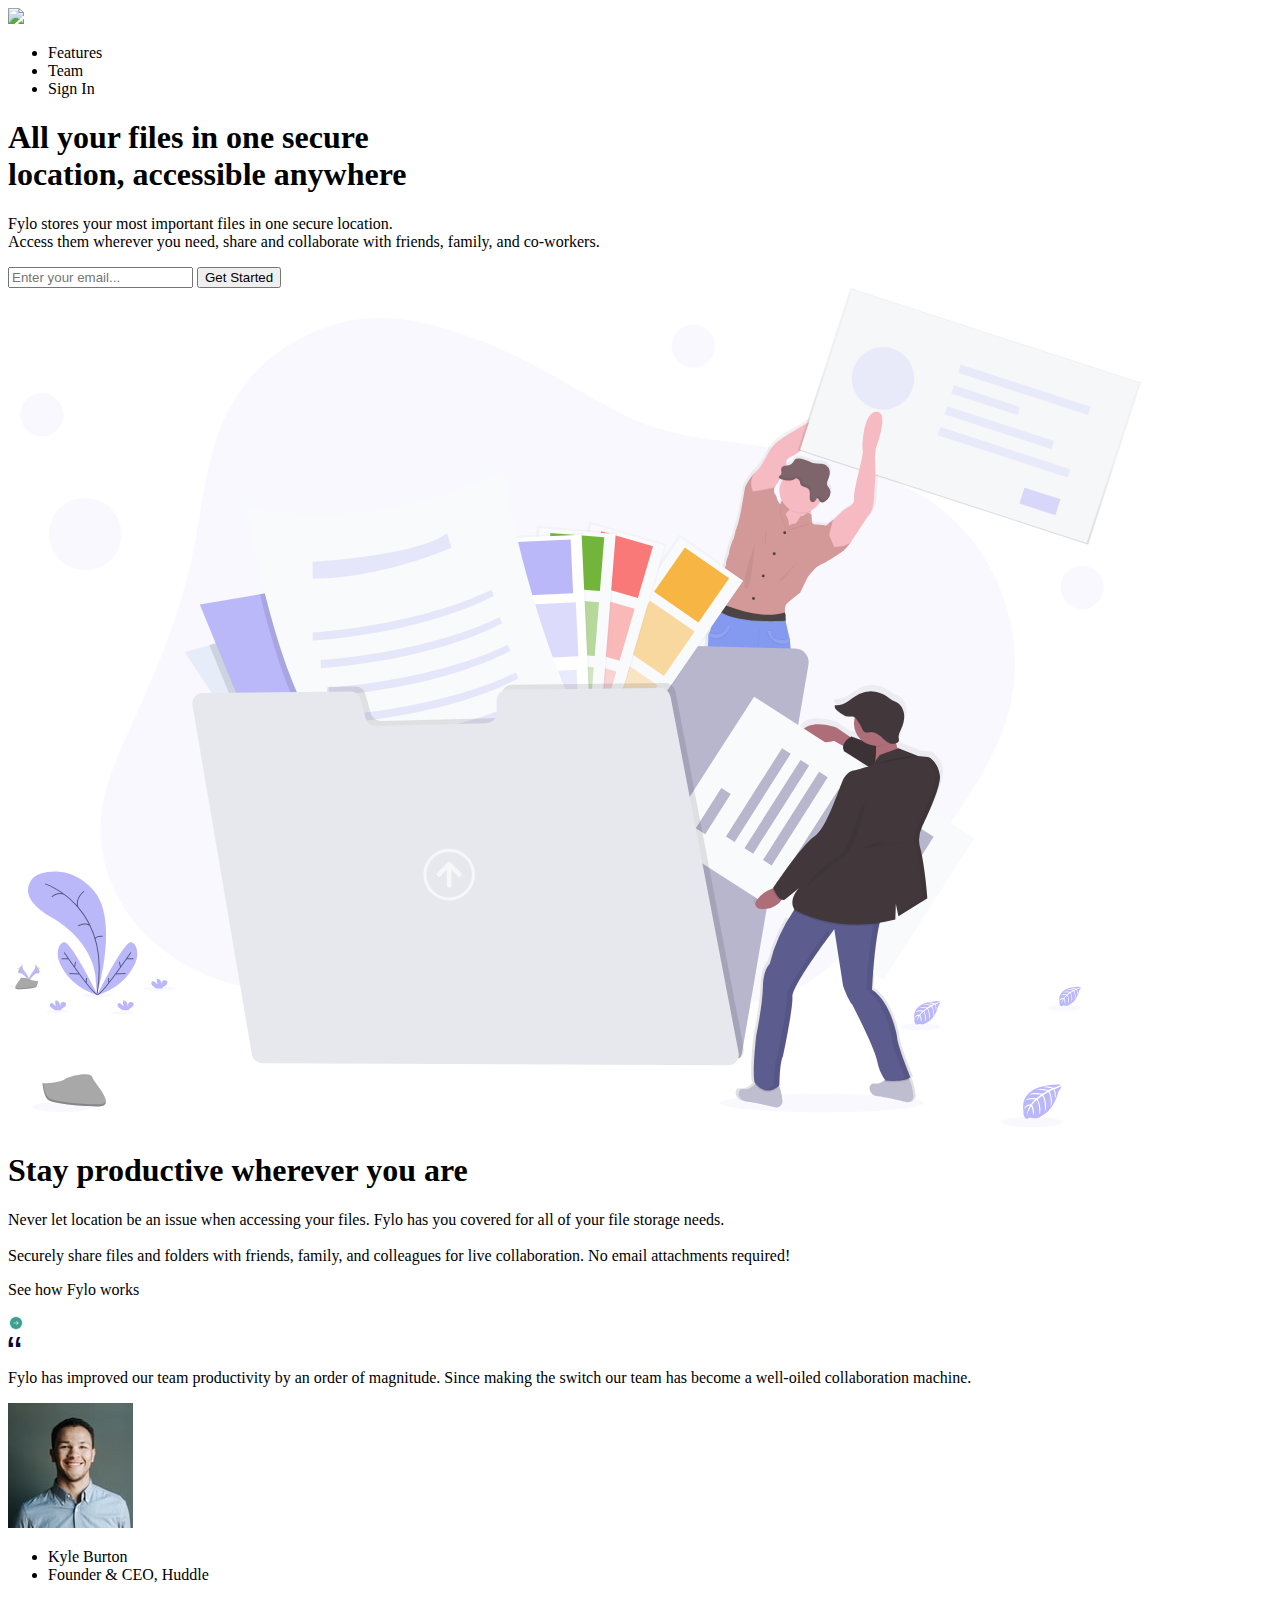
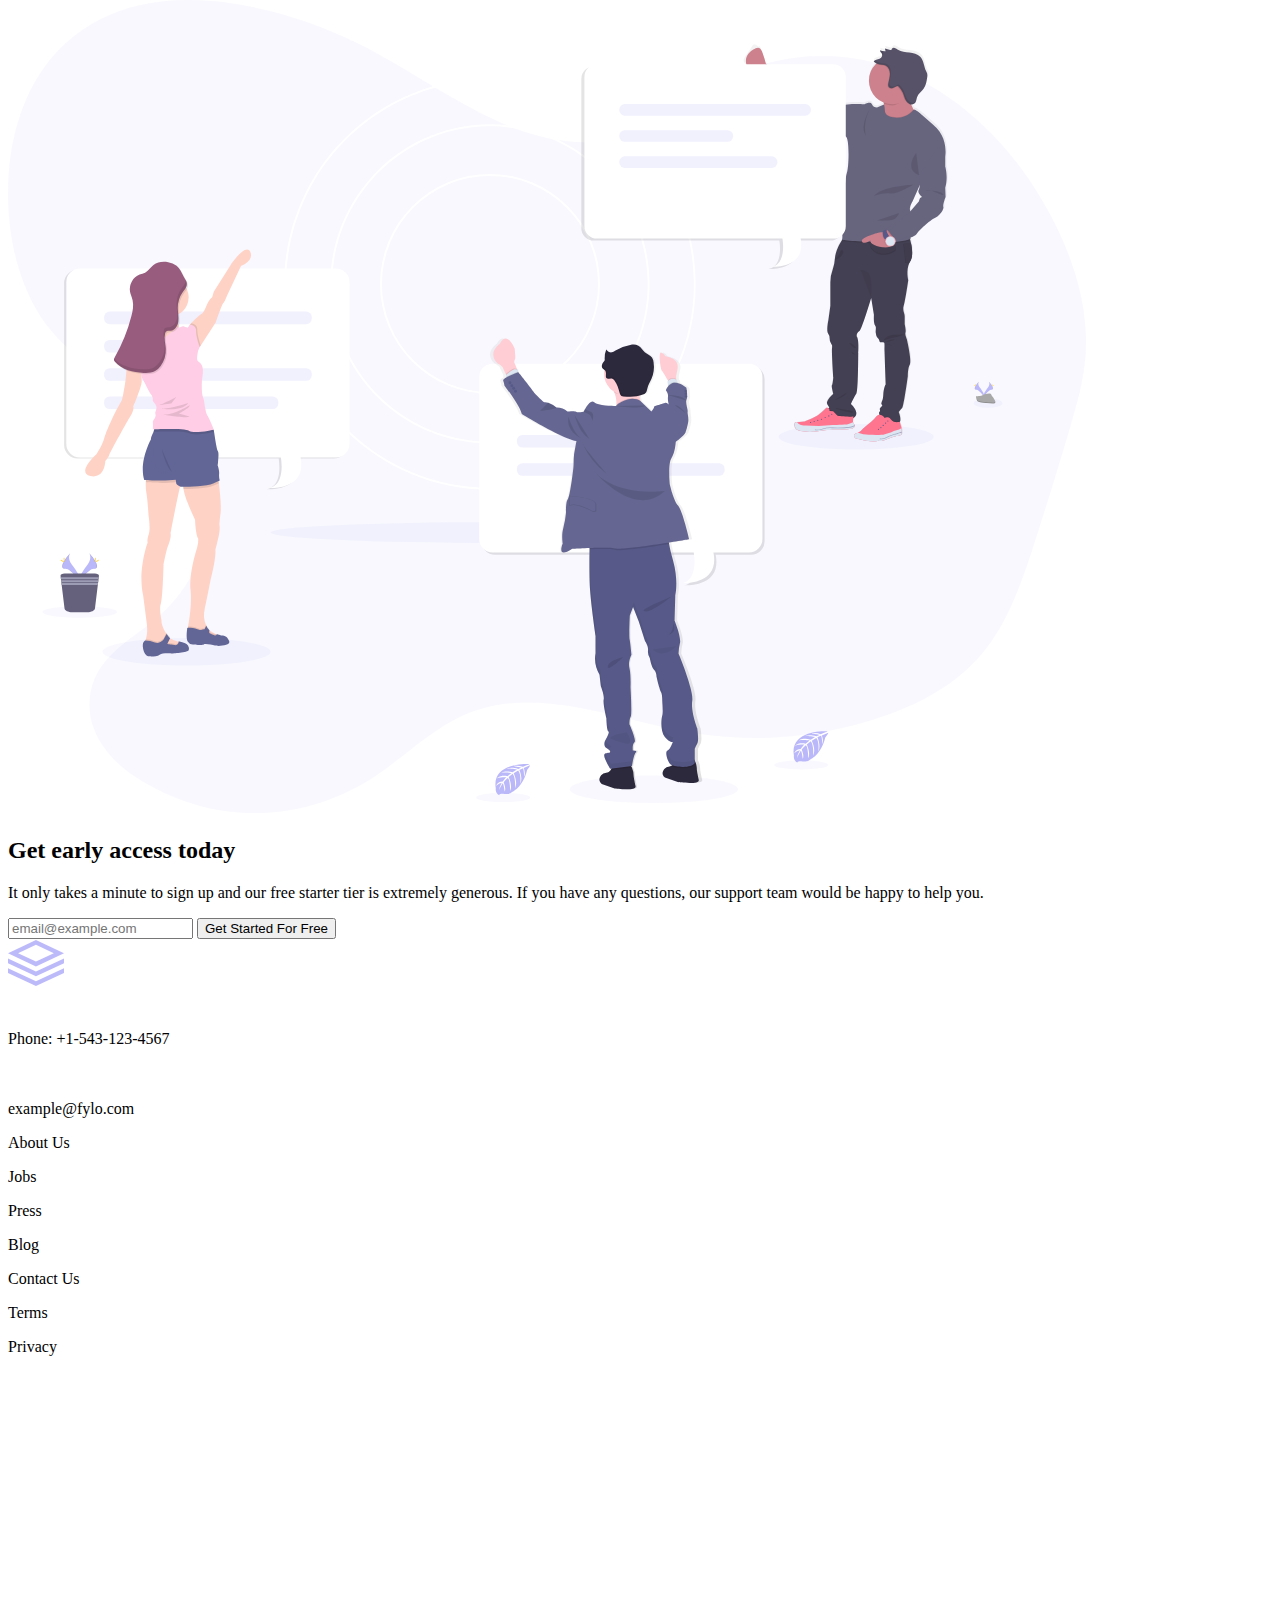
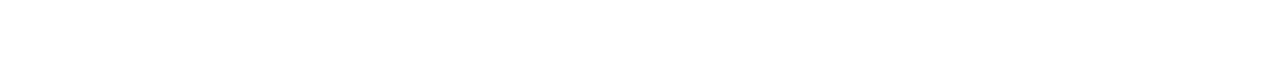
==== index.html @ f7331b0d "adjusted responsiveness" ====
<!DOCTYPE html>
<html lang="en">
<head>
    <meta charset="UTF-8">
    <meta name="viewport" content="width=device-width, initial-scale=1.0">
    <title>Fylo Website</title>
    <script src="https://cdn.tailwindcss.com"></script>
    <style>
        @import url('https://fonts.googleapis.com/css2?family=Open+Sans:ital,wght@0,300..800;1,300..800&display=swap');
        @import url('https://fonts.googleapis.com/css2?family=Open+Sans:ital,wght@0,300..800;1,300..800&family=Raleway:ital,wght@0,100..900;1,100..900&display=swap');
    </style>
    <script>
        tailwind.config={
            theme: {
                extend: {
                    colors: {
                        'dark-blue': 'hsl(243, 87%, 12%)',
                        'desat-blue': 'hsl(238, 22%, 44%)',
                        'bright-blue': 'hsl(224, 93%, 58%)',
                        'light-gray' : 'hsl(0, 0%, 75%)',
                        'gray-blue' : 'hsl(240, 75%, 98%)',
                    },
                    fontFamily: {
                        'rale': ['Raleway', 'sans-serif'],
                        'sans': ['Open Sans', 'sans-serif'],
                    }
                }
            }
        }
    </script>
</head>
<body>
    <div class="bg-gray-blue box-border w-full px-5 sm:px-10 md:px-20 lg:px-40">
        <div class="navbar flex justify-between items-center py-8">
            <section class="logo">
                <img src="Design/fylo logo.png" class="w-[36] h-[36]">
            </section>
            <section class="items hidden md:flex space-x-6 lg:space-x-10 text-dark-blue font-rale">
                <ul class="flex space-x-4 lg:space-x-10">
                    <li>Features</li>
                    <li>Team</li>
                    <li>Sign In</li>
                </ul>
            </section>
        </div>
        <div class="first_body flex flex-col-reverse lg:flex-row items-center py-10">
            <section class="text-center lg:text-left lg:w-1/2 pb-8 lg:pb-0">
                <h1 class="text-dark-blue font-bold font-rale text-3xl md:text-4xl lg:text-5xl px-0 lg:px-10">All your files in one secure <br> location, accessible anywhere</h1>
                <p class="text-dark-blue text-sm md:text-lg lg:text-xl px-0 lg:px-10 py-5 font-sans">Fylo stores your most important files in one secure location. <br>
                     Access them wherever you need, share and collaborate with friends, family, and co-workers.</p>
                <form class="email flex flex-col lg:flex justify-center lg:justify-start px-0 lg:px-10">
                    <input type="email" class="border border-gray-800 rounded font-sans p-3 lg:px-5 box-content w-[295px] lg:w-72 mb-3 lg:mb-0" placeholder="Enter your email...">
                    <button class="border bg-bright-blue text-white rounded lg:ml-2 lg:w-40 box-content w-[295px] p-3 font-bold whitespace-nowrap">Get Started</button>
                </form>
            </section>
            <section class="image1 lg:w-1/2">
                <img src="assets/illustration-1.svg" class="w-full lg:w-3/4 mx-auto lg:ml-20">
            </section>
        </div>
        <div class="second_body flex flex-col lg:flex-row items-center py-20">
            <section class="text-center lg:text-left lg:w-1/2 lg:px-10">
                <h1 class="text-dark-blue font-bold font-rale text-3xl md:text-4xl lg:text-5xl">Stay productive wherever you are</h1>
                <p class="text-dark-blue text-sm md:text-lg lg:text-xl pt-5 font-sans">Never let location be an issue when accessing your files. Fylo has you covered for all of your file storage needs.
                <br><br> Securely share files and folders with friends, family, and colleagues for live collaboration. No email attachments required!</p>
                <div class="flex justify-center lg:justify-start items-center space-x-2">
                    <p class="underline text-green-600 pt-5 font-sans">See how Fylo works</p>
                    <img src="assets/icon-arrow.svg" alt="arrow" class="w-5 pt-5">
                </div>
                <section class="rounded-lg bg-white shadow-2xl box-border h-64 w-full md:w-96 mt-10 mb-16 lg:mb-36 mx-auto lg:mx-0 pb-20 lg:pb-0">
                    <img src="assets/icon-quotes.svg" class="pt-10 pl-6">
                    <p class="px-7 py-3 font-sans">Fylo has improved our team productivity by an order of magnitude. Since making the switch our team has become a well-oiled collaboration machine.</p>
                    <section class="h-14 flex items-center px-7">
                        <img src="assets/avatar-testimonial.jpg" class="h-12 rounded-full">
                        <section class="flex flex-col mx-4">
                            <ul>
                                <li class="font-bold text-lg font-sans">Kyle Burton</li>
                                <li class="text-xs font-sans">Founder & CEO, Huddle</li>
                            </ul>
                        </section>
                    </section>
                </section>
            </section>
            <section class="lg:w-1/2 lg:pl-10">
                <img src="assets/illustration-2.svg" class="w-full lg:w-3/4 mx-auto lg:ml-20">
            </section>
        </div>
    </div>
    <div class="flex flex-col md:flex-row lg:flex-row bg-desat-blue py-20 px-5 md:py-0 md:px-0 sm:px-10 md:h-80 lg:h-96 lg:w-full">
        <section>
            <h2 class="md:text-3xl text-xl font-bold pl-12 text-white font-rale md:pt-28 md:px-40 lg:whitespace-nowrap">Get early access today</h2>
            <p class="text-white text-md md:text-xl font-sans pt-5 md:px-40 text-center md:text-left">It only takes a minute to sign up and our free starter tier is extremely generous. 
                If you have any questions, our support team  would be happy to help you.</p>
        </section>
        <section class="mt-10 flex justify-center">
            <form>
                <section class="flex flex-col lg:px-52">
                    <input type="email" class="border p-3 rounded font-sans w-[295px] box-content md:w-[32rem] mb-5 md:mt-20 shadow-2xl items-center" placeholder="email@example.com">
                    <button class="bg-bright-blue text-white box-content rounded w-80 whitespace-nowrap md:w-60 h-12 shadow-2xl font-bold">Get Started For Free</button>
                </section>
            </form>
        </section>
    </div>
    <div class="flex flex-col md:flex-row lg:flex-row bg-dark-blue py-20 px-5 sm:px-10 md:px-20 lg:px-40 lg:w-full lg:h-96">
        <section>
            <img src="assets/logo.svg" class="mb-10">
            <section class="flex items-center mb-4">
                <img src="assets/icon-phone.svg" class="w-4 h-4">
                <p class="text-light-gray ml-4 whitespace-nowrap">Phone: +1-543-123-4567</p>
            </section>
            <section class="flex items-center">
                <img src="assets/icon-email.svg" class="w-5 h-4">
                <p class="text-light-gray ml-4">example@fylo.com</p>
            </section>
        </section>
        <section class="flex flex-col md:flex-row justify-between mt-10">
            <section>
                <p class="text-light-gray md:pt-12 md:ml-96 whitespace-nowrap">About Us</p>
                <p class="text-light-gray pt-4 md:ml-96">Jobs</p>
                <p class="text-light-gray pt-4 md:ml-96">Press</p>
                <p class="text-light-gray pt-4 mb-10 md:ml-96">Blog</p>
            </section>
            <section>
                <p class="text-light-gray lg:pt-12 lg:ml-96 lg:whitespace-nowrap">Contact Us</p>
                <p class="text-light-gray pt-4 lg:ml-96">Terms</p>
                <p class="text-light-gray pt-4 lg:ml-96">Privacy</p>
            </section>
            <section class="flex justify-center space-x-4 mt-10 lg:mt-16 md:ml-96">
                <img src="assets/facebook use.png" class="w-8 h-8">
                <img src="assets/Twitter.png" class="w-8 h-8">
                <img src="assets/instagram-235.png" class="w-8 h-8">
            </section>
        </section>
    </div>
</body>
</html>
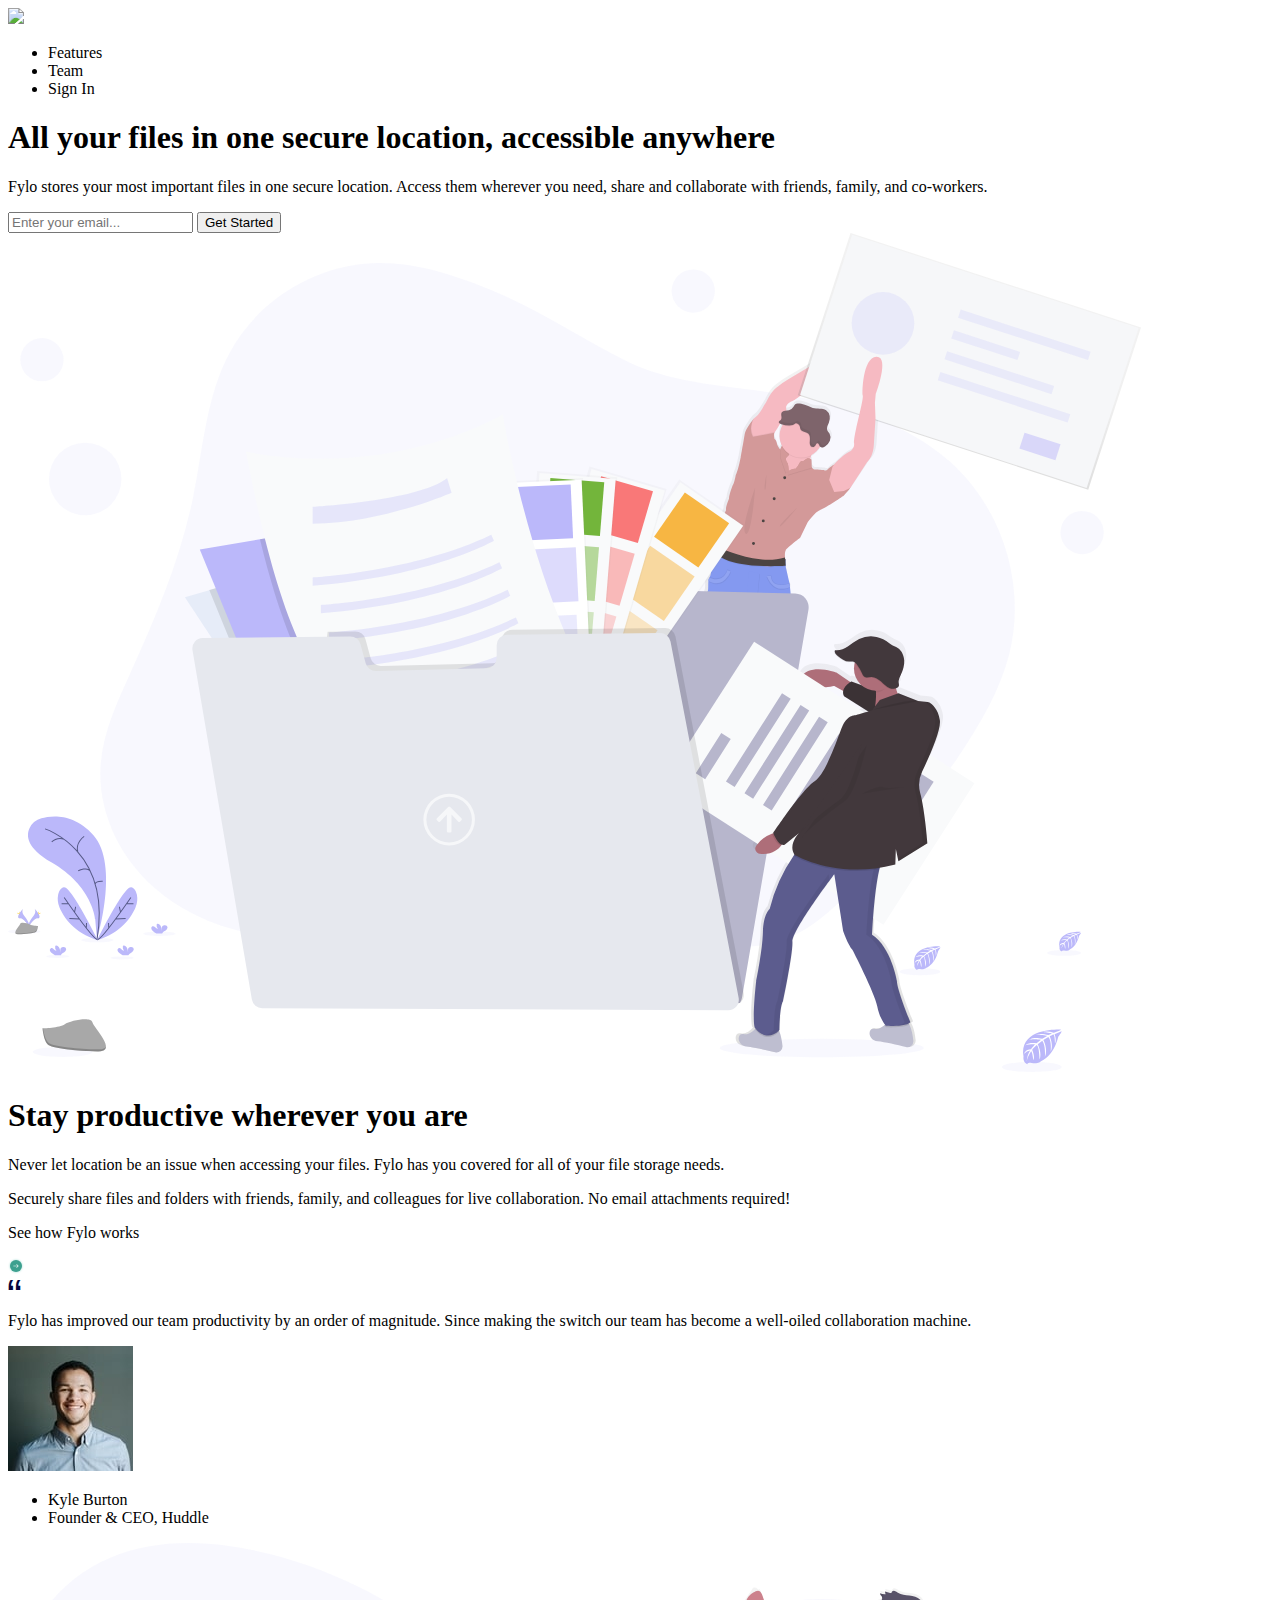
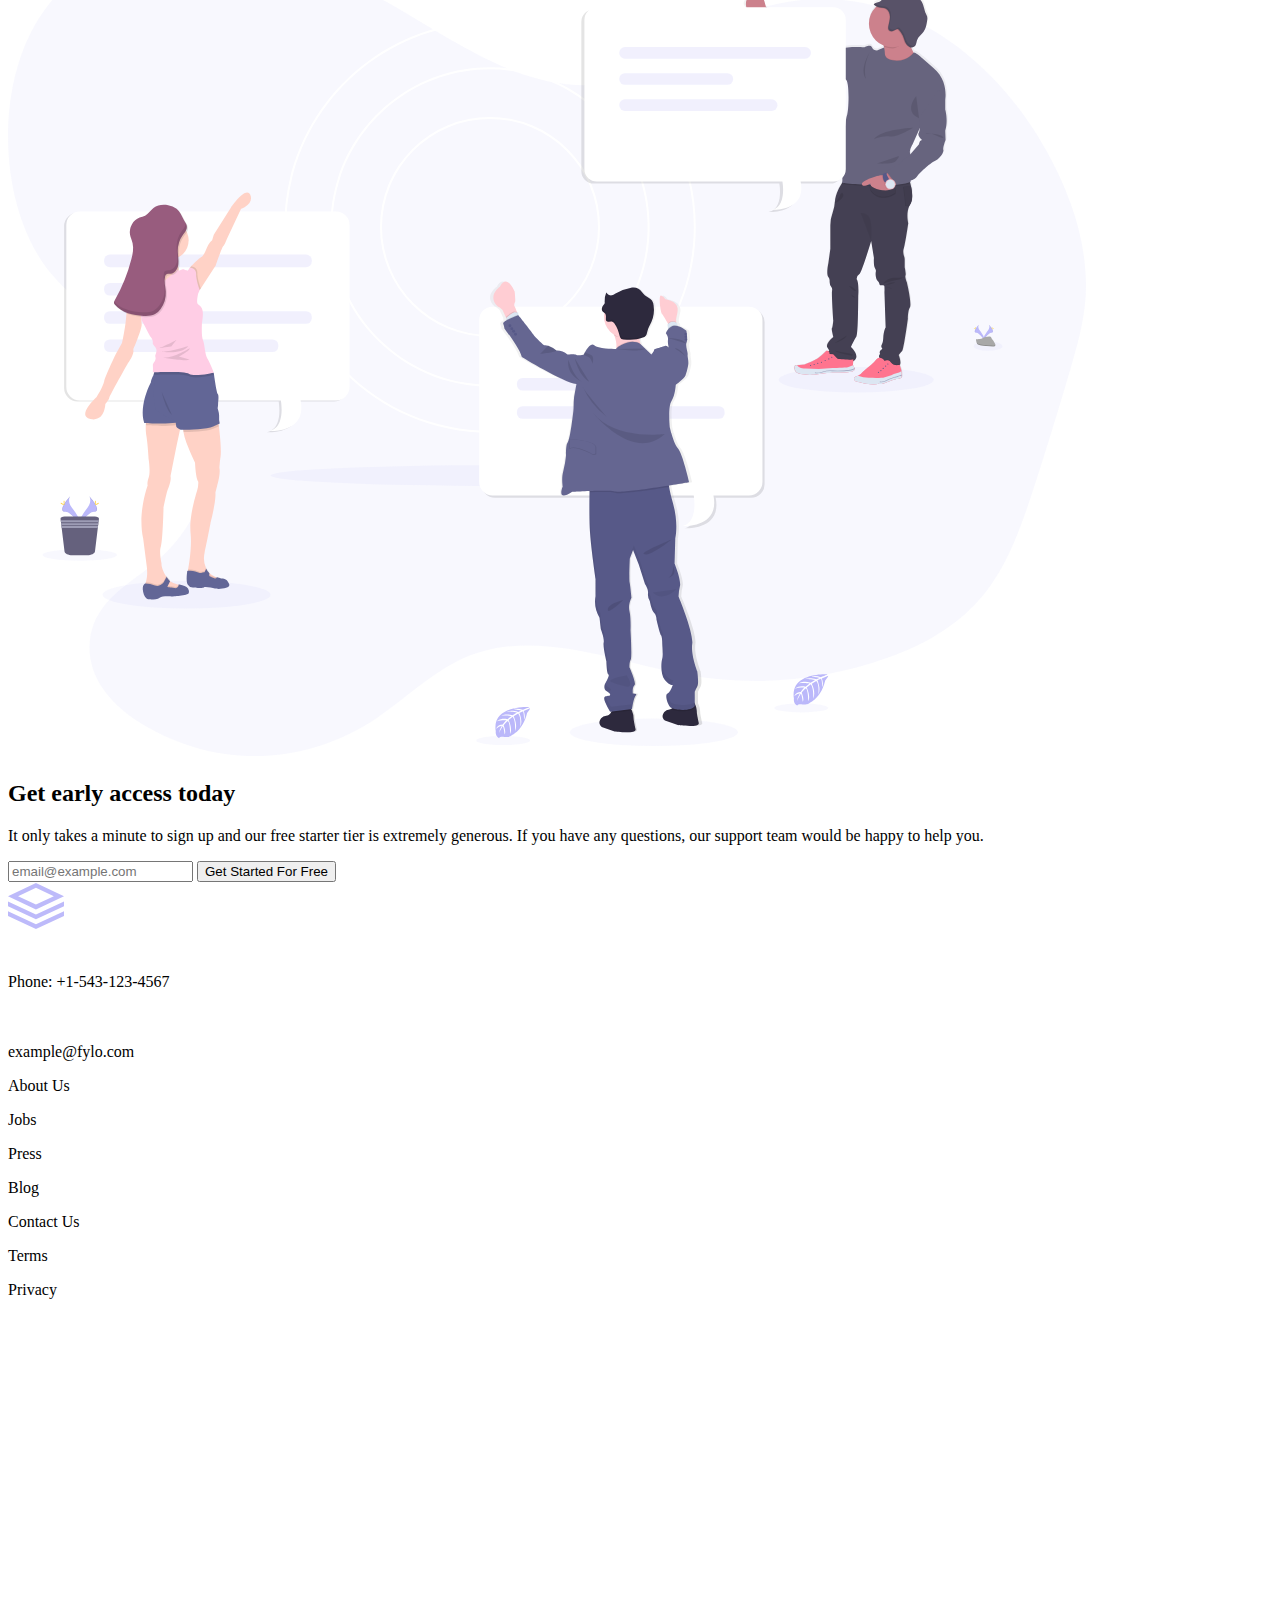
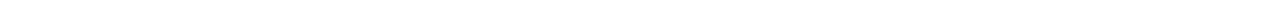
==== commit 6c6517e4: "made changes to the responsiveness" ====
--- a/index.html
+++ b/index.html
@@ -29,39 +29,39 @@
         }
     </script>
 </head>
-<body>
-    <div class="bg-gray-blue box-border w-full px-5 sm:px-10 md:px-20 lg:px-40">
+<body class="bg-gray-blue overflow-x-hidden">
+    <div class=" box-border w-full px-5 sm:px-10 md:px-20 xl:px-40">
         <div class="navbar flex justify-between items-center py-8">
-            <section class="logo">
-                <img src="Design/fylo logo.png" class="w-[36] h-[36]">
+            <section class="logo pb-2 md:pb-5 lg:pb-0">
+                <img src="Design/fylo logo.png" class="w-24 md:w-36 lg:h-auto lg:w-auto">
             </section>
-            <section class="items hidden md:flex space-x-6 lg:space-x-10 text-dark-blue font-rale">
+            <section class="items md:flex space-x-6 xl:space-x-10 text-dark-blue font-rale">
                 <ul class="flex space-x-4 lg:space-x-10">
-                    <li>Features</li>
-                    <li>Team</li>
-                    <li>Sign In</li>
+                    <li class="text-sm md:text-lg">Features</li>
+                    <li class="text-sm md:text-lg">Team</li>
+                    <li class="text-sm md:text-lg">Sign In</li>
                 </ul>
             </section>
         </div>
         <div class="first_body flex flex-col-reverse lg:flex-row items-center py-10">
             <section class="text-center lg:text-left lg:w-1/2 pb-8 lg:pb-0">
-                <h1 class="text-dark-blue font-bold font-rale text-3xl md:text-4xl lg:text-5xl px-0 lg:px-10">All your files in one secure <br> location, accessible anywhere</h1>
-                <p class="text-dark-blue text-sm md:text-lg lg:text-xl px-0 lg:px-10 py-5 font-sans">Fylo stores your most important files in one secure location. <br>
+                <h1 class="text-dark-blue font-bold font-rale text-3xl md:text-4xl lg:text-5xl px-0 lg:px-0">All your files in one secure location, accessible anywhere</h1>
+                <p class="text-dark-blue text-sm md:text-lg lg:text-xl px-0 lg:px-0 py-5 font-sans">Fylo stores your most important files in one secure location.
                      Access them wherever you need, share and collaborate with friends, family, and co-workers.</p>
-                <form class="email flex flex-col lg:flex justify-center lg:justify-start px-0 lg:px-10">
+                <form class="email flex flex-col lg:flex-row justify-center lg:justify-start px-0 md:px-40 lg:px-0">
                     <input type="email" class="border border-gray-800 rounded font-sans p-3 lg:px-5 box-content w-[295px] lg:w-72 mb-3 lg:mb-0" placeholder="Enter your email...">
                     <button class="border bg-bright-blue text-white rounded lg:ml-2 lg:w-40 box-content w-[295px] p-3 font-bold whitespace-nowrap">Get Started</button>
                 </form>
             </section>
-            <section class="image1 lg:w-1/2">
-                <img src="assets/illustration-1.svg" class="w-full lg:w-3/4 mx-auto lg:ml-20">
+            <section class="image1">
+                <img src="assets/illustration-1.svg" class="w-full lg:w-full mx-auto lg:ml-10">
             </section>
         </div>
-        <div class="second_body flex flex-col lg:flex-row items-center py-20">
-            <section class="text-center lg:text-left lg:w-1/2 lg:px-10">
-                <h1 class="text-dark-blue font-bold font-rale text-3xl md:text-4xl lg:text-5xl">Stay productive wherever you are</h1>
-                <p class="text-dark-blue text-sm md:text-lg lg:text-xl pt-5 font-sans">Never let location be an issue when accessing your files. Fylo has you covered for all of your file storage needs.
-                <br><br> Securely share files and folders with friends, family, and colleagues for live collaboration. No email attachments required!</p>
+        <div class="second_body flex flex-col-reverse lg:flex-row items-center pb-20 lg:py-20 lg:pb-0 lg:w-full-screen">
+            <section class="text-center lg:text-left lg:w-1/2 lg:px-0">
+                <h1 class="text-dark-blue font-bold font-rale text-3xl mt-20 md:text-4xl lg:mt-0 lg:text-5xl">Stay productive wherever you are</h1>
+                <p class="text-dark-blue text-sm md:text-lg lg:text-xl pt-5 font-sans lg:text-left">Never let location be an issue when accessing your files. Fylo has you covered for all of your file storage needs.</p>
+                <p class="text-dark-blue text-sm md:text-lg lg:text-xl pt-5 font-sans lg:text-left">Securely share files and folders with friends, family, and colleagues for live collaboration. No email attachments required!</p>
                 <div class="flex justify-center lg:justify-start items-center space-x-2">
                     <p class="underline text-green-600 pt-5 font-sans">See how Fylo works</p>
                     <img src="assets/icon-arrow.svg" alt="arrow" class="w-5 pt-5">
@@ -80,27 +80,27 @@
                     </section>
                 </section>
             </section>
-            <section class="lg:w-1/2 lg:pl-10">
-                <img src="assets/illustration-2.svg" class="w-full lg:w-3/4 mx-auto lg:ml-20">
+            <section class="lg:w-1/2 lg:pl-10"></section>
+                <img src="assets/illustration-2.svg" class="w-full lg:w-1/2 xl:w-3/5 mx-auto lg:ml-5 xl:ml-20">
             </section>
         </div>
     </div>
-    <div class="flex flex-col md:flex-row lg:flex-row bg-desat-blue py-20 px-5 md:py-0 md:px-0 sm:px-10 md:h-80 lg:h-96 lg:w-full">
+    <div class="flex flex-col lg:flex-row bg-desat-blue py-20 px-5 md:py-0 md:px-0 lg:px-10 sm:px-10 md:h-96 lg:w-full">
         <section>
-            <h2 class="md:text-3xl text-xl font-bold pl-12 text-white font-rale md:pt-28 md:px-40 lg:whitespace-nowrap">Get early access today</h2>
-            <p class="text-white text-md md:text-xl font-sans pt-5 md:px-40 text-center md:text-left">It only takes a minute to sign up and our free starter tier is extremely generous. 
-                If you have any questions, our support team  would be happy to help you.</p>
+            <h2 class="md:text-3xl text-xl font-bold pl-12 md:pl-0 text-white font-rale lg:pt-28 lg:px-5 xl:px-28 lg:whitespace-nowrap md:text-center md:pt-8">Get early access today</h2>
+            <p class="text-white text-md md:text-xl font-sans pt-5 md:px-5 xl:px-28 text-center lg:text-left">It only takes a minute to sign up and our free starter tier is extremely generous. 
+                If you have any questions, our support team would be happy to help you.</p>
         </section>
         <section class="mt-10 flex justify-center">
             <form>
-                <section class="flex flex-col lg:px-52">
-                    <input type="email" class="border p-3 rounded font-sans w-[295px] box-content md:w-[32rem] mb-5 md:mt-20 shadow-2xl items-center" placeholder="email@example.com">
-                    <button class="bg-bright-blue text-white box-content rounded w-80 whitespace-nowrap md:w-60 h-12 shadow-2xl font-bold">Get Started For Free</button>
+                <section class="flex flex-col lg:px-24 xl:px-52">
+                    <input type="email" class="border p-3 rounded font-sans w-[295px] box-content md:w-[359px] lg:w-[28rem] xl:w-[32rem] mb-5 lg:mt-20 shadow-2xl items-center" placeholder="email@example.com">
+                    <button class="bg-bright-blue text-white box-content rounded w-80 whitespace-nowrap md:w-96 lg:w-60 h-12 shadow-2xl font-bold">Get Started For Free</button>
                 </section>
             </form>
         </section>
     </div>
-    <div class="flex flex-col md:flex-row lg:flex-row bg-dark-blue py-20 px-5 sm:px-10 md:px-20 lg:px-40 lg:w-full lg:h-96">
+    <div class="flex flex-col lg:flex-row bg-dark-blue py-20 px-5 sm:px-10 md:px-20 lg:px-16 xl:px-40 lg:max-w-full lg:h-96">
         <section>
             <img src="assets/logo.svg" class="mb-10">
             <section class="flex items-center mb-4">
@@ -112,19 +112,19 @@
                 <p class="text-light-gray ml-4">example@fylo.com</p>
             </section>
         </section>
-        <section class="flex flex-col md:flex-row justify-between mt-10">
+        <section class="flex flex-col lg:flex-row justify-between mt-10 md:mt-0 lg:mt-10">
             <section>
-                <p class="text-light-gray md:pt-12 md:ml-96 whitespace-nowrap">About Us</p>
-                <p class="text-light-gray pt-4 md:ml-96">Jobs</p>
-                <p class="text-light-gray pt-4 md:ml-96">Press</p>
-                <p class="text-light-gray pt-4 mb-10 md:ml-96">Blog</p>
+                <p class="text-light-gray md:pt-12 lg:ml-40 xl:ml-48 whitespace-nowrap">About Us</p>
+                <p class="text-light-gray pt-4 lg:ml-40 xl:ml-48">Jobs</p>
+                <p class="text-light-gray pt-4 lg:ml-40 xl:ml-48">Press</p>
+                <p class="text-light-gray pt-4 mb-10 lg:ml-40 xl:ml-48">Blog</p>
             </section>
             <section>
-                <p class="text-light-gray lg:pt-12 lg:ml-96 lg:whitespace-nowrap">Contact Us</p>
-                <p class="text-light-gray pt-4 lg:ml-96">Terms</p>
-                <p class="text-light-gray pt-4 lg:ml-96">Privacy</p>
+                <p class="text-light-gray lg:pt-12 lg:ml-40 xl:ml-48 lg:whitespace-nowrap">Contact Us</p>
+                <p class="text-light-gray pt-4 lg:ml-40 xl:ml-48">Terms</p>
+                <p class="text-light-gray pt-4 lg:ml-40 xl:ml-48">Privacy</p>
             </section>
-            <section class="flex justify-center space-x-4 mt-10 lg:mt-16 md:ml-96">
+            <section class="flex justify-center space-x-4 mt-10 lg:mt-12 lg:ml-32 xl:ml-48">
                 <img src="assets/facebook use.png" class="w-8 h-8">
                 <img src="assets/Twitter.png" class="w-8 h-8">
                 <img src="assets/instagram-235.png" class="w-8 h-8">
